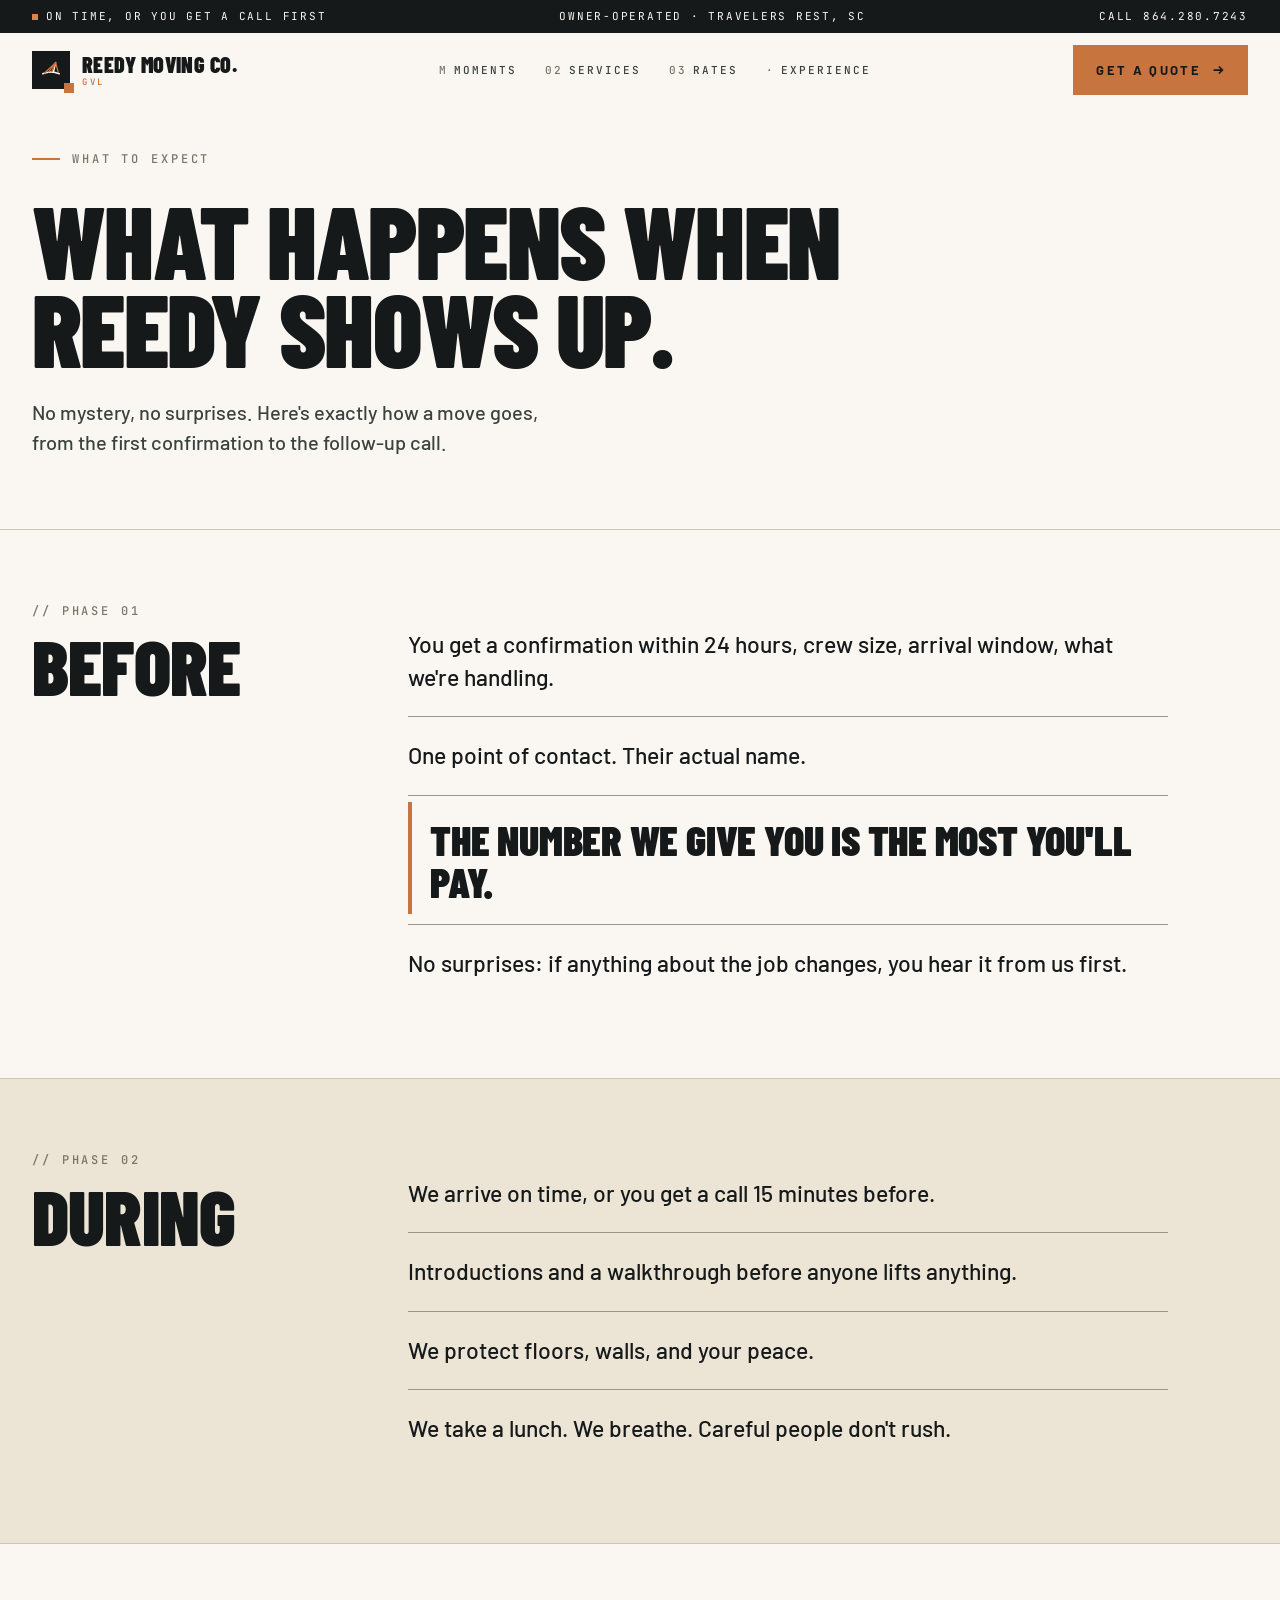
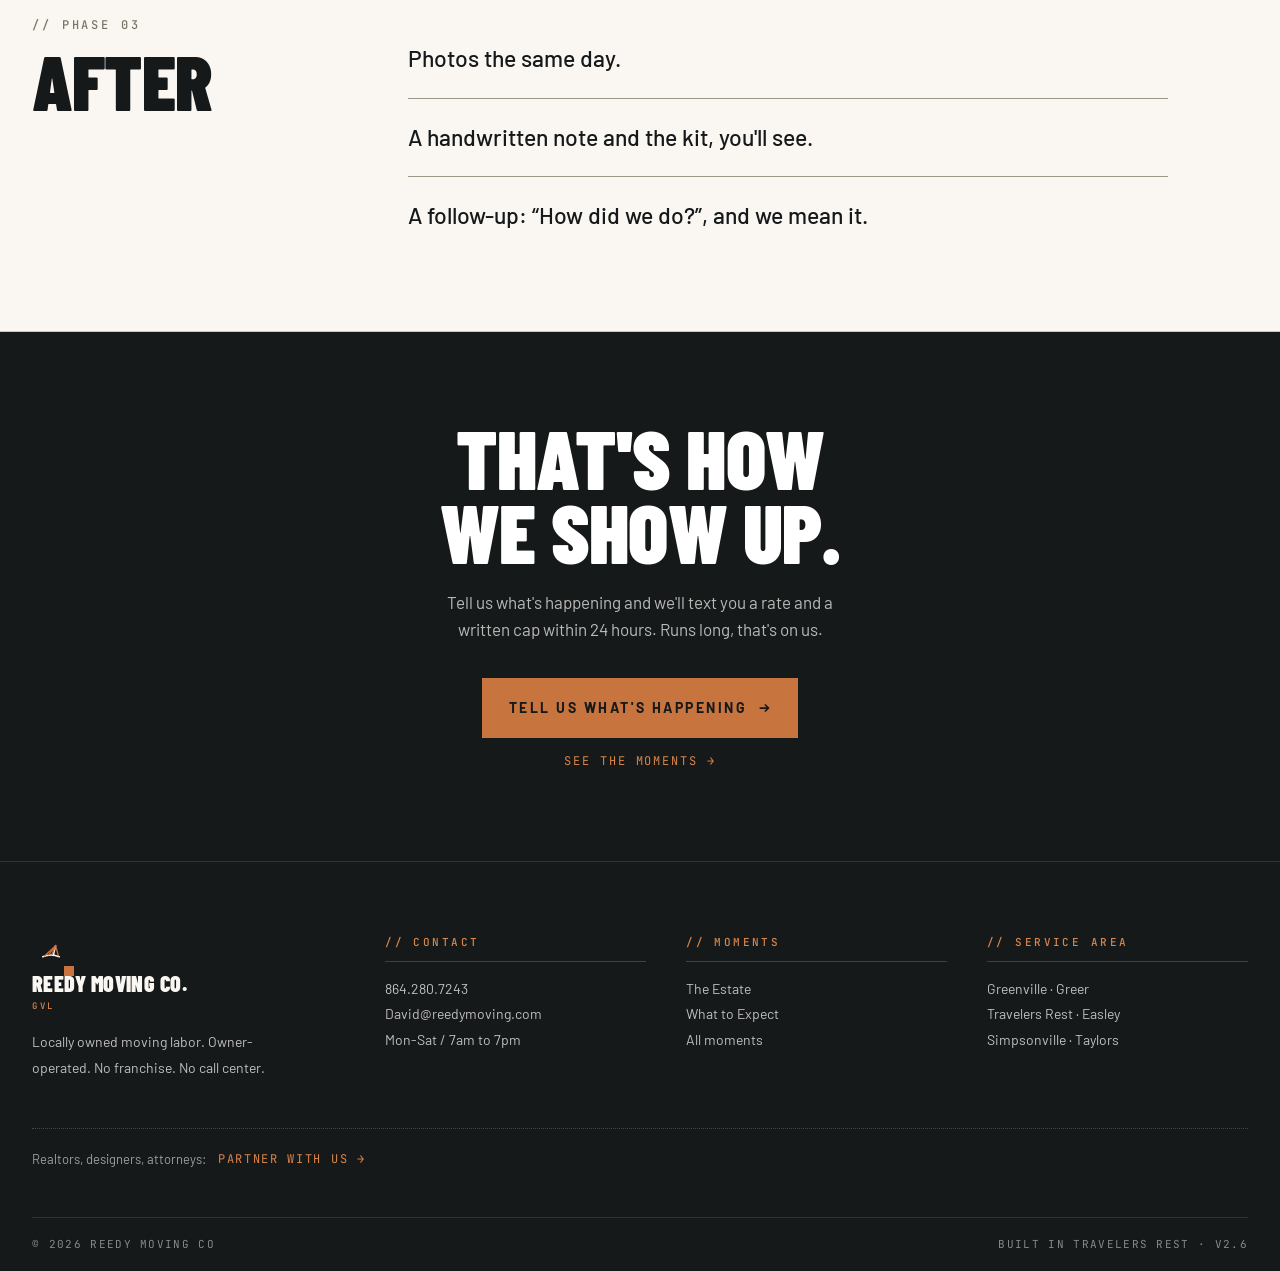
==== experience.html @ 498acce5 "feat: moments architecture — multi-page site (homepage sections + 7 pages) Recreates the Claude Desi" ====
<!doctype html>
<html lang="en">
<head>
<meta charset="utf-8" />
<meta name="viewport" content="width=device-width, initial-scale=1" />
<title>What to Expect | Reedy Moving Co.</title>
<link rel="icon" type="image/svg+xml" href="/favicon.svg">
<link rel="icon" type="image/png" sizes="32x32" href="/favicon-32.png">
<link rel="apple-touch-icon" href="/apple-touch-icon.png">
<meta name="theme-color" content="#15191a">
<meta name="description" content="What happens when Reedy shows up, before, during, and after your move. The number we give you is the most you'll pay.">
<link rel="preconnect" href="https://fonts.googleapis.com">
<link rel="preconnect" href="https://fonts.gstatic.com" crossorigin>
<link href="https://fonts.googleapis.com/css2?family=Barlow+Condensed:wght@600;700;800;900&family=Barlow:ital,wght@0,400;0,500;0,600;0,700;1,400;1,500&family=JetBrains+Mono:wght@400;500;700&display=swap" rel="stylesheet">
<link rel="stylesheet" href="/site-shared.css">
<link rel="stylesheet" href="/moments.css">
</head>
<body>

<!-- ========== TOP TAPE ========== -->
<div class="topbar" data-screen-label="Topbar">
  <div class="topbar-inner">
    <span class="pulse">On time, or you get a call first</span>
    <span>Owner-operated · Travelers Rest, SC</span>
    <span>Call 864.280.7243</span>
  </div>
</div>

<!-- ========== NAV ========== -->
<nav class="nav" id="nav" data-screen-label="Nav">
  <div class="nav-inner">
    <a href="/#top" class="logo" aria-label="Reedy Moving Co home">
      <span class="logo-mark" aria-hidden="true">
        <svg viewBox="0 0 24 24" fill="none" stroke="#faf7f3" stroke-width="1.8" stroke-linecap="round" stroke-linejoin="round">
          <path d="M3 16 Q12 12.4 21 16" stroke-width="1.7"/>
          <path d="M14.6 14.3 L17 4" stroke-width="1.7"/>
          <path d="M17 4 L5 15.3" stroke="#c8743f" stroke-width="1.4"/>
          <path d="M17 4 L9.4 14.1" stroke="#c8743f" stroke-width="1.4"/>
          <path d="M17 4 L13 13.4" stroke="#c8743f" stroke-width="1.4"/>
          <path d="M17 4 L20 14.9" stroke="#c8743f" stroke-width="1.4"/>
        </svg>
      </span>
      <span class="logo-word">Reedy Moving Co.<small>GVL</small></span>
    </a>
    <div class="nav-links" aria-label="Primary">
      <a href="/#moments"><span>M</span>Moments</a>
      <a href="/#services"><span>02</span>Services</a>
      <a href="/#pricing"><span>03</span>Rates</a>
      <a href="/experience"><span>·</span>Experience</a>
    </div>
    <a href="/#quote" class="btn btn-primary">Get a Quote
      <svg class="arrow" viewBox="0 0 16 16" fill="none" stroke="currentColor" stroke-width="2"><path d="M3 8 H13 M9 4 L13 8 L9 12"/></svg>
    </a>
  </div>
</nav>

<a id="top"></a>

<!-- ========== HEADLINE ========== -->
<header class="xp-hero" data-screen-label="Experience · Headline">
  <div class="wrap">
    <div class="mp-eyebrow">What To Expect</div>
    <h1 class="display">What Happens When<br>Reedy Shows Up.</h1>
    <p>No mystery, no surprises. Here's exactly how a move goes, from the first confirmation to the follow-up call.</p>
  </div>
</header>

<!-- ========== BEFORE ========== -->
<section class="xp-phase" data-screen-label="Experience · Before">
  <div class="wrap">
    <div class="xp-grid">
      <div class="xp-label"><span class="step">// Phase 01</span>Before</div>
      <div class="xp-lines">
        <div class="xp-line">You get a confirmation within 24 hours, crew size, arrival window, what we're handling.</div>
        <div class="xp-line">One point of contact. Their actual name.</div>
        <div class="xp-line emph">The number we give you is the most you'll pay.</div>
        <div class="xp-line">No surprises: if anything about the job changes, you hear it from us first.</div>
      </div>
    </div>
  </div>
</section>

<!-- ========== DURING ========== -->
<section class="xp-phase" data-screen-label="Experience · During">
  <div class="wrap">
    <div class="xp-grid">
      <div class="xp-label"><span class="step">// Phase 02</span>During</div>
      <div class="xp-lines">
        <div class="xp-line">We arrive on time, or you get a call 15 minutes before.</div>
        <div class="xp-line">Introductions and a walkthrough before anyone lifts anything.</div>
        <div class="xp-line">We protect floors, walls, and your peace.</div>
        <div class="xp-line">We take a lunch. We breathe. Careful people don't rush.</div>
      </div>
    </div>
  </div>
</section>

<!-- ========== AFTER ========== -->
<section class="xp-phase" data-screen-label="Experience · After">
  <div class="wrap">
    <div class="xp-grid">
      <div class="xp-label"><span class="step">// Phase 03</span>After</div>
      <div class="xp-lines">
        <div class="xp-line">Photos the same day.</div>
        <div class="xp-line">A handwritten note and the kit, you'll see.</div>
        <div class="xp-line">A follow-up: &ldquo;How did we do?&rdquo;, and we mean it.</div>
      </div>
    </div>
  </div>
</section>

<!-- ========== CTA BAND ========== -->
<section class="mp-cta" data-screen-label="Experience · CTA">
  <div class="wrap">
    <h2 class="display">That's How<br>We Show Up.</h2>
    <p>Tell us what's happening and we'll text you a rate and a written cap within 24 hours. Runs long, that's on us.</p>
    <div class="cta-actions">
      <a href="/#quote" class="btn btn-primary btn-lg">Tell Us What's Happening
        <svg class="arrow" viewBox="0 0 16 16" fill="none" stroke="currentColor" stroke-width="2"><path d="M3 8 H13 M9 4 L13 8 L9 12"/></svg>
      </a>
      <a href="/#moments" class="secondary">See the moments &rarr;</a>
    </div>
  </div>
</section>

<!-- ========== FOOTER ========== -->
<footer data-screen-label="Footer">
  <div class="wrap">
    <div class="foot">
      <div class="col">
        <a href="/#top" class="logo" style="margin-bottom:18px">
          <span class="logo-mark" aria-hidden="true">
            <svg viewBox="0 0 24 24" fill="none" stroke="#faf7f3" stroke-width="1.8" stroke-linecap="round" stroke-linejoin="round"><path d="M3 16 Q12 12.4 21 16" stroke-width="1.7"/><path d="M14.6 14.3 L17 4" stroke-width="1.7"/><path d="M17 4 L5 15.3" stroke="#c8743f" stroke-width="1.4"/><path d="M17 4 L9.4 14.1" stroke="#c8743f" stroke-width="1.4"/><path d="M17 4 L13 13.4" stroke="#c8743f" stroke-width="1.4"/><path d="M17 4 L20 14.9" stroke="#c8743f" stroke-width="1.4"/></svg>
          </span>
          <span class="logo-word">Reedy Moving Co.<small style="color:var(--rust-hover)">GVL</small></span>
        </a>
        <p style="margin-top:14px;max-width:32ch">Locally owned moving labor. Owner-operated. No franchise. No call center.</p>
      </div>
      <div class="col">
        <h5>// Contact</h5>
        <a href="tel:8642807243">864.280.7243</a>
        <a href="mailto:David@reedymoving.com">David@reedymoving.com</a>
        <p>Mon-Sat / 7am to 7pm</p>
      </div>
      <div class="col">
        <h5>// Moments</h5>
        <a href="/moments/estate">The Estate</a>
        <a href="/experience">What to Expect</a>
        <a href="/#moments">All moments</a>
      </div>
      <div class="col">
        <h5>// Service Area</h5>
        <p>Greenville · Greer</p>
        <p>Travelers Rest · Easley</p>
        <p>Simpsonville · Taylors</p>
      </div>
      <div class="foot-partner">
        <span class="lead">Realtors, designers, attorneys:</span>
        <a href="/partners">partner with us &rarr;</a>
      </div>
    </div>
    <div class="foot-bar">
      <span class="pulse">© 2026 Reedy Moving Co</span>
      <span>Built in Travelers Rest · v2.6</span>
    </div>
  </div>
</footer>

<!-- Mobile sticky action bar -->
<div class="mobile-cta" aria-label="Quick actions">
  <a href="tel:8642807243" class="m-call">
    <svg viewBox="0 0 16 16" fill="none" stroke="currentColor" stroke-width="1.8" stroke-linecap="round" stroke-linejoin="round"><path d="M3 3h3l1.2 3-1.6 1.2a8 8 0 0 0 3.2 3.2L13 12l1 3v0h-2A10 10 0 0 1 2 5V3z"/></svg>
    Call
  </a>
  <a href="/#quote" class="m-quote">
    Get a Free Quote
    <svg viewBox="0 0 16 16" fill="none" stroke="currentColor" stroke-width="2"><path d="M3 8 H13 M9 4 L13 8 L9 12"/></svg>
  </a>
</div>

<script>
  const nav = document.getElementById('nav');
  const onScroll = () => nav.classList.toggle('scrolled', window.scrollY > 8);
  document.addEventListener('scroll', onScroll, {passive:true});
  onScroll();
</script>
</body>
</html>
---- site-shared.css ----
/* ===================================================================
   Reedy Moving Co, shared site chrome
   Tokens, base type, topbar, nav, buttons, section markers, footer,
   mobile action bar. Linked by moment + experience pages so they
   stay consistent with the live homepage.
   =================================================================== */
:root{
  --cream:#faf7f3;
  --cream-2:#f3eee5;
  --warm-gray:#e8e2d4;
  --paper:#f7f2e8;
  --field:#ece4d5;              /* card surface / section alternation (spec §1) */
  --ink:#15191a;
  --ink-soft:#3a423d;
  --muted:#7a7567;
  --rust:#c8743f;               /* the one accent (a.k.a. legacy --green) */
  --rust-hover:#d9854b;
  --rust-deep:#9e542a;
  --green:#c8743f;              /* legacy alias so shared rules match homepage */
  --green-hover:#d9854b;
  --green-deep:#9e542a;
  --line:#cdc6b5;
  --line-dark:#9b9685;
}
*{box-sizing:border-box;margin:0;padding:0}
html{scroll-behavior:smooth}
html,body{background:var(--cream);color:var(--ink);font-family:'Barlow',system-ui,sans-serif;font-weight:400;line-height:1.55;-webkit-font-smoothing:antialiased;text-rendering:optimizeLegibility}
a{color:inherit;text-decoration:none}
button{font-family:inherit;cursor:pointer;border:0;background:none;color:inherit}
input,select,textarea{font-family:inherit;font-size:16px;color:inherit}
svg{display:block}

/* ---------- Type utilities ---------- */
.mono{font-family:'JetBrains Mono',ui-monospace,monospace;font-feature-settings:"tnum" 1, "zero" 1}
.display{font-family:'Barlow Condensed',sans-serif;font-weight:900;text-transform:uppercase;line-height:.88;letter-spacing:-.01em}
.h-sec{font-family:'Barlow Condensed',sans-serif;font-weight:900;text-transform:uppercase;line-height:.92}
.stamp{display:inline-flex;align-items:center;gap:8px;font-family:'JetBrains Mono',ui-monospace,monospace;font-weight:500;font-size:11px;letter-spacing:.18em;text-transform:uppercase;color:var(--rust)}
.stamp::before{content:"";width:6px;height:6px;background:var(--rust);border-radius:0}

/* ---------- Page chrome ---------- */
.wrap{max-width:1320px;margin:0 auto;padding:0 32px;position:relative}

/* Top tape strip / fixed nav */
.topbar{position:fixed;top:0;left:0;right:0;z-index:60;background:var(--ink);color:var(--cream);font-family:'JetBrains Mono',monospace;font-size:11px;letter-spacing:.16em;text-transform:uppercase}
.topbar-inner{max-width:1320px;margin:0 auto;padding:8px 32px;display:flex;justify-content:space-between;gap:24px;align-items:center}
.topbar .pulse{display:inline-flex;align-items:center;gap:8px}
.pulse::before{content:"";width:6px;height:6px;background:var(--rust-hover);animation:blink 1.8s infinite}
@keyframes blink{0%,60%{opacity:1}80%,100%{opacity:.25}}

.nav{position:fixed;top:31px;left:0;right:0;z-index:55;background:rgba(250,247,243,.94);backdrop-filter:saturate(140%) blur(8px);border-bottom:1px solid transparent;transition:border-color .2s}
.nav.scrolled{border-bottom-color:var(--line)}
.nav-inner{max-width:1320px;margin:0 auto;padding:14px 32px;display:flex;align-items:center;justify-content:space-between;gap:24px}
.logo{display:flex;align-items:center;gap:12px}
.logo-mark{width:38px;height:38px;background:var(--ink);display:grid;place-items:center;position:relative}
.logo-mark svg{width:22px;height:22px}
.logo-mark::after{content:"";position:absolute;inset:auto -4px -4px auto;width:10px;height:10px;background:var(--rust)}
.logo-word{font-family:'Barlow Condensed',sans-serif;font-weight:900;font-size:22px;text-transform:uppercase;letter-spacing:.02em;line-height:1}
.logo-word small{display:block;font-family:'JetBrains Mono',monospace;font-weight:500;font-size:9px;letter-spacing:.28em;color:var(--rust);margin-top:3px}

.nav-links{display:flex;gap:28px;align-items:center}
.nav-links a{font-family:'JetBrains Mono',monospace;font-weight:500;font-size:11px;letter-spacing:.18em;text-transform:uppercase;color:var(--ink-soft)}
.nav-links a:hover{color:var(--rust)}
.nav-links a span{color:var(--muted);margin-right:6px}

.btn{display:inline-flex;align-items:center;justify-content:center;gap:10px;padding:14px 22px;font-family:'Barlow',sans-serif;font-weight:700;font-size:13px;letter-spacing:.18em;text-transform:uppercase;border:1px solid transparent;transition:background .15s, color .15s, border-color .15s, transform .05s;position:relative}
.btn:active{transform:translateY(1px)}
.btn-primary{background:var(--rust);color:var(--ink)}
.btn-primary:hover{background:var(--rust-hover)}
.btn-ink{background:var(--ink);color:var(--cream)}
.btn-ink:hover{background:var(--rust);color:var(--ink)}
.btn-ghost{background:transparent;color:var(--ink);border-color:var(--ink)}
.btn-ghost:hover{background:var(--ink);color:var(--cream)}
.btn-lg{padding:18px 26px;font-size:14px}
.btn-block{width:100%}
.btn .arrow{width:14px;height:14px}

/* Section marker, § NN / NAME */
.sect-marker{display:flex;align-items:center;gap:14px;font-family:'JetBrains Mono',monospace;font-size:11px;letter-spacing:.22em;text-transform:uppercase;color:var(--muted);padding-bottom:14px;border-bottom:1px solid var(--line);margin-bottom:48px}
.sect-marker .glyph{font-size:13px;color:var(--ink)}
.sect-marker .name{color:var(--ink)}
.sect-marker .spacer{flex:1;height:1px;background:var(--line)}
.sect-marker .right{color:var(--muted)}

/* ---------- FOOTER ---------- */
footer{background:var(--ink);color:rgba(250,247,243,.7);border-top:1px solid rgba(250,247,243,.12)}
.foot{display:grid;grid-template-columns:1.2fr 1fr 1fr 1fr;gap:40px;padding:72px 0 48px;align-items:start}
.foot .col h5{font-family:'JetBrains Mono',monospace;font-weight:500;font-size:11px;letter-spacing:.22em;text-transform:uppercase;color:var(--rust-hover);margin-bottom:14px;padding-bottom:10px;border-bottom:1px solid rgba(250,247,243,.18)}
.foot .col p, .foot .col a{font-size:14px;line-height:1.8;color:rgba(250,247,243,.75);display:block}
.foot .col a:hover{color:#fff}
.foot .logo-word{color:var(--cream)}
.foot-mono{font-family:'JetBrains Mono',monospace;font-size:12px;letter-spacing:.04em}
.foot-mono div{display:flex;justify-content:space-between;border-bottom:1px dotted rgba(250,247,243,.2);padding:6px 0}
.foot-mono div .k{color:rgba(250,247,243,.5);text-transform:uppercase;letter-spacing:.18em;font-size:10px;align-self:center}
.foot-mono div .v{color:#fff;font-weight:500}
/* Partner text link (spec §3) */
.foot-partner{grid-column:1 / -1;margin-top:8px;padding-top:20px;border-top:1px dotted rgba(250,247,243,.2);display:flex;align-items:center;gap:12px;flex-wrap:wrap}
.foot-partner a{font-family:'JetBrains Mono',monospace;font-size:12px;letter-spacing:.14em;text-transform:uppercase;color:var(--rust-hover)}
.foot-partner a:hover{color:#fff}
.foot-partner .lead{font-size:13px;color:rgba(250,247,243,.6)}

.foot-bar{border-top:1px solid rgba(250,247,243,.12);padding:18px 0;display:flex;justify-content:space-between;font-family:'JetBrains Mono',monospace;font-size:11px;color:rgba(250,247,243,.5);letter-spacing:.12em;text-transform:uppercase}
.foot-bar .pulse::before{background:var(--rust-hover)}

/* ---------- MOBILE STICKY ACTION BAR ---------- */
.mobile-cta{position:fixed;left:0;right:0;bottom:0;z-index:70;display:none;background:var(--ink);border-top:1px solid var(--rust);padding:9px 14px;gap:10px;box-shadow:0 -8px 24px rgba(21,25,26,.28)}
.mobile-cta a{flex:1;display:inline-flex;align-items:center;justify-content:center;gap:8px;min-height:50px;font-family:'Barlow',sans-serif;font-weight:700;font-size:13px;letter-spacing:.16em;text-transform:uppercase;border:1px solid transparent}
.mobile-cta .m-call{background:transparent;color:var(--cream);border-color:rgba(250,247,243,.4)}
.mobile-cta .m-call:active{background:rgba(250,247,243,.1)}
.mobile-cta .m-quote{background:var(--rust);color:#fff}
.mobile-cta .m-quote:active{background:var(--rust-deep)}
.mobile-cta svg{width:15px;height:15px;flex:0 0 auto}

@media (max-width: 1100px){
  .foot{grid-template-columns:1fr 1fr;gap:32px}
}
@media (max-width: 760px){
  .wrap{padding:0 20px}
  .nav-links{display:none}
  .nav-inner{padding:12px 20px}
  .topbar-inner span:nth-child(2){display:none}
  .topbar-inner{padding:7px 20px;gap:14px}
  .topbar{font-size:10px;letter-spacing:.1em}
  .foot{grid-template-columns:1fr;gap:26px;padding:48px 0 36px}
  .foot-bar{flex-direction:column;gap:8px;text-align:left}
  body{padding-bottom:72px}
  .mobile-cta{display:flex}
}
---- moments.css ----
/* ===================================================================
   Reedy Moving Co, moments architecture
   Moment-card grid (homepage signature), shared moment-page template,
   and the experience page. Rust discipline: accent appears only in
   CTAs, the card-hover underline, and one rule per page.
   =================================================================== */

/* ---------- BRIDGE LINE (homepage) ---------- */
.bridge{background:var(--ink);color:var(--cream);padding:44px 0}
.bridge .wrap{display:flex;align-items:baseline;gap:22px}
.bridge .bar{flex:0 0 auto;width:44px;height:3px;background:var(--rust);align-self:center}
.bridge p{font-family:'Barlow Condensed',sans-serif;font-weight:900;text-transform:uppercase;letter-spacing:-.01em;line-height:.98;font-size:clamp(28px,4.4vw,58px)}
.bridge p .accent{color:var(--rust-hover)}

/* ---------- MOMENT CARD GRID (the signature) ---------- */
.moments{padding:84px 0;background:var(--cream);border-bottom:1px solid var(--line)}
.moments-head{max-width:none;margin-bottom:40px}
.moments-head h2{font-family:'Barlow Condensed',sans-serif;font-weight:900;text-transform:uppercase;line-height:.9;letter-spacing:-.01em;font-size:clamp(40px,6vw,84px)}
.moments-head p{margin-top:16px;font-size:17px;color:var(--ink-soft);max-width:52ch;line-height:1.55}

.moment-grid{display:grid;grid-template-columns:repeat(5,1fr);gap:0;border-top:1px solid var(--ink);border-left:1px solid var(--line-dark)}
.moment-card{position:relative;display:flex;flex-direction:column;gap:16px;padding:26px 22px 22px;background:var(--field);border-right:1px solid var(--line-dark);border-bottom:1px solid var(--line-dark);min-height:270px;transition:background .2s, transform .12s;cursor:pointer}
.moment-card:hover{background:var(--cream)}
.moment-card .mc-top{display:flex;justify-content:space-between;align-items:center;font-family:'JetBrains Mono',monospace;font-size:10.5px;letter-spacing:.18em;text-transform:uppercase;color:var(--muted)}
.moment-card .mc-arrow{width:16px;height:16px;color:var(--ink);opacity:0;transform:translateX(-4px);transition:opacity .2s, transform .2s}
.moment-card:hover .mc-arrow{opacity:1;transform:translateX(0)}
.moment-card .mc-name{font-family:'Barlow Condensed',sans-serif;font-weight:900;text-transform:uppercase;line-height:.9;letter-spacing:-.005em;font-size:30px;color:var(--ink);position:relative;display:inline-block;align-self:flex-start;padding-bottom:8px}
/* the signature interaction: rust underline draws in beneath the name */
.moment-card .mc-name::after{content:"";position:absolute;left:0;bottom:0;height:3px;width:0;background:var(--rust);transition:width .28s cubic-bezier(.2,.7,.3,1)}
.moment-card:hover .mc-name::after{width:100%}
.moment-card .mc-line{font-size:14px;line-height:1.5;color:var(--ink-soft);margin-top:auto}
.moment-card .mc-foot{font-family:'JetBrains Mono',monospace;font-size:10.5px;letter-spacing:.16em;text-transform:uppercase;color:var(--muted);padding-top:12px;border-top:1px dotted var(--line-dark);display:flex;justify-content:space-between;align-items:center}
.moment-card.is-live .mc-foot{color:var(--rust)}
.moment-card:focus-visible{outline:2px solid var(--rust);outline-offset:-2px}

@media (max-width:1100px){
  .moment-grid{grid-template-columns:repeat(2,1fr)}
  .moment-card:nth-child(5){grid-column:1 / -1;min-height:200px}
}
@media (max-width:560px){
  .moment-grid{grid-template-columns:1fr}
  .moment-card:nth-child(5){grid-column:auto}
  .moment-card{min-height:0}
}

/* ===================================================================
   MOMENT PAGE TEMPLATE  (/moments/*)
   =================================================================== */
.mp-main{padding-top:31px}   /* clear the fixed topbar+nav (set per-page) */

/* 1 · Headline block */
.mp-hero{padding:150px 0 72px;border-bottom:1px solid var(--line);background:var(--cream)}
.mp-eyebrow{font-family:'JetBrains Mono',monospace;font-weight:500;font-size:12px;letter-spacing:.24em;text-transform:uppercase;color:var(--muted);display:flex;align-items:center;gap:12px;margin-bottom:26px}
.mp-eyebrow::before{content:"";width:28px;height:2px;background:var(--rust)} /* the one rule */
.mp-hero h1{font-family:'Barlow Condensed',sans-serif;font-weight:900;text-transform:uppercase;line-height:.86;letter-spacing:-.015em;font-size:clamp(56px,9vw,132px)}
.mp-hero .mp-sub{margin-top:28px;font-size:clamp(19px,2.2vw,25px);line-height:1.45;color:var(--ink-soft);max-width:40ch;font-weight:500}

/* generic section scaffold for moment pages */
.mp-sec{padding:76px 0;border-bottom:1px solid var(--line)}
.mp-sec .marker{display:flex;align-items:center;gap:14px;font-family:'JetBrains Mono',monospace;font-size:11px;letter-spacing:.22em;text-transform:uppercase;color:var(--muted);margin-bottom:40px}
.mp-sec .marker .n{color:var(--ink)}
.mp-sec .marker .spacer{flex:1;height:1px;background:var(--line)}
.mp-sec h2{font-family:'Barlow Condensed',sans-serif;font-weight:900;text-transform:uppercase;line-height:.92;letter-spacing:-.01em;font-size:clamp(38px,5vw,68px);margin-bottom:36px}

/* 2 · The Situation, empathy lines from the customer's seat */
.situation{background:var(--field)}
.sit-list{display:flex;flex-direction:column;max-width:900px}
.sit-list li{list-style:none;font-family:'Barlow',sans-serif;font-size:clamp(20px,2.6vw,30px);line-height:1.4;color:var(--ink);padding:22px 0 22px 34px;border-bottom:1px solid var(--line-dark);position:relative;font-weight:500}
.sit-list li:last-child{border-bottom:0}
.sit-list li::before{content:"";position:absolute;left:0;top:34px;width:16px;height:2px;background:var(--ink)}

/* 3 · What We Do, verbs first */
.doList{border-top:1px solid var(--ink)}
.doList .do-row{display:grid;grid-template-columns:64px 1fr;gap:20px;align-items:start;padding:20px 0;border-bottom:1px solid var(--line);transition:background .18s,padding-left .18s,color .18s}
.doList .do-row:hover{background:var(--ink);color:var(--cream);padding-left:20px}
.doList .do-row .idx{font-family:'JetBrains Mono',monospace;font-size:12px;letter-spacing:.1em;color:var(--muted);padding-top:5px}
.doList .do-row:hover .idx{color:var(--rust-hover)}
.doList .do-row p{font-size:clamp(17px,2vw,21px);line-height:1.4;font-weight:500}
.doList .do-row p b{font-family:'Barlow Condensed',sans-serif;font-weight:900;text-transform:uppercase;font-size:1.16em;letter-spacing:.01em}

/* 4 · The Promise, same voice across all pages */
.promise{background:var(--field)}
.promise-grid{display:grid;grid-template-columns:repeat(2,1fr);gap:0;border-top:1px solid var(--ink);border-left:1px solid var(--line-dark)}
.promise-cell{padding:30px 28px;border-right:1px solid var(--line-dark);border-bottom:1px solid var(--line-dark);background:var(--cream)}
.promise-cell .pc-id{font-family:'JetBrains Mono',monospace;font-size:11px;letter-spacing:.2em;text-transform:uppercase;color:var(--muted);margin-bottom:14px}
.promise-cell h3{font-family:'Barlow Condensed',sans-serif;font-weight:900;text-transform:uppercase;font-size:26px;line-height:1;letter-spacing:.01em;margin-bottom:8px}
.promise-cell p{font-size:15px;line-height:1.55;color:var(--ink-soft)}
@media (max-width:760px){.promise-grid{grid-template-columns:1fr}}

/* 5 · Visual proof, placeholder treatment (no stock, spec §1) */
.proof-grid{display:grid;grid-template-columns:1fr 1fr;gap:20px}
.proof-slot{position:relative;aspect-ratio:4/3;background:var(--field);border:1px solid var(--line-dark);display:flex;flex-direction:column;justify-content:space-between;padding:20px;overflow:hidden}
.proof-slot::before{content:"";position:absolute;inset:0;background:repeating-linear-gradient(45deg,transparent,transparent 13px,rgba(155,150,133,.11) 13px,rgba(155,150,133,.11) 14px)}
.proof-slot .ps-tag{position:relative;font-family:'JetBrains Mono',monospace;font-size:10.5px;letter-spacing:.18em;text-transform:uppercase;color:var(--muted);align-self:flex-start}
.proof-slot .ps-cap{position:relative;font-family:'Barlow',sans-serif;font-size:15px;line-height:1.45;color:var(--ink-soft);max-width:34ch}
.proof-slot .ps-cap b{font-family:'Barlow Condensed',sans-serif;font-weight:900;text-transform:uppercase;font-size:19px;display:block;color:var(--ink);margin-bottom:4px;letter-spacing:.01em}
@media (max-width:760px){.proof-grid{grid-template-columns:1fr}}

/* 6 · CTA band, one rust CTA */
.mp-cta{padding:88px 0;background:var(--ink);color:var(--cream);text-align:center}
.mp-cta h2{font-family:'Barlow Condensed',sans-serif;font-weight:900;text-transform:uppercase;line-height:.9;letter-spacing:-.01em;font-size:clamp(44px,6.5vw,96px);color:#fff}
.mp-cta p{margin:20px auto 0;max-width:44ch;font-size:17px;line-height:1.55;color:rgba(250,247,243,.72)}
.mp-cta .cta-actions{display:flex;flex-direction:column;align-items:center;gap:14px;margin-top:36px}
.mp-cta .cta-actions .secondary{font-family:'JetBrains Mono',monospace;font-size:12px;letter-spacing:.16em;text-transform:uppercase;color:var(--rust-hover);border-bottom:1px solid transparent;padding-bottom:2px}
.mp-cta .cta-actions .secondary:hover{border-bottom-color:var(--rust-hover);color:#fff}

/* ===================================================================
   EXPERIENCE PAGE  (/experience)
   Before / During / After, three quiet sections, generous spacing,
   no timeline graphic with numbered circles.
   =================================================================== */
.xp-hero{padding:150px 0 72px;border-bottom:1px solid var(--line)}
.xp-hero .mp-eyebrow{margin-bottom:26px}
.xp-hero h1{font-family:'Barlow Condensed',sans-serif;font-weight:900;text-transform:uppercase;line-height:.86;letter-spacing:-.015em;font-size:clamp(48px,8vw,120px)}
.xp-hero p{margin-top:26px;font-size:20px;line-height:1.5;color:var(--ink-soft);max-width:46ch;font-weight:500}

.xp-phase{padding:76px 0;border-bottom:1px solid var(--line)}
.xp-phase:nth-of-type(even){background:var(--field)}
.xp-phase .xp-grid{display:grid;grid-template-columns:minmax(220px,320px) 1fr;gap:56px;align-items:start}
.xp-phase .xp-label{font-family:'Barlow Condensed',sans-serif;font-weight:900;text-transform:uppercase;line-height:.88;letter-spacing:-.01em;font-size:clamp(44px,6vw,88px);position:sticky;top:110px}
.xp-phase .xp-label .step{display:block;font-family:'JetBrains Mono',monospace;font-weight:500;font-size:12px;letter-spacing:.24em;color:var(--muted);margin-bottom:16px}
.xp-lines{display:flex;flex-direction:column;max-width:760px}
.xp-lines .xp-line{padding:22px 0;border-bottom:1px solid var(--line-dark);font-size:clamp(18px,2.1vw,23px);line-height:1.45;color:var(--ink);font-weight:500}
.xp-lines .xp-line:last-child{border-bottom:0}
.xp-lines .xp-line.emph{font-family:'Barlow Condensed',sans-serif;font-weight:900;text-transform:uppercase;font-size:clamp(26px,3.4vw,42px);line-height:1;letter-spacing:-.005em;color:var(--ink);padding-left:22px;position:relative}
.xp-lines .xp-line.emph::before{content:"";position:absolute;left:0;top:6px;bottom:10px;width:4px;background:var(--rust)} /* the one rule */
.xp-lines .xp-line .note{display:block;margin-top:8px;font-family:'Barlow',sans-serif;font-weight:400;font-size:15px;letter-spacing:0;text-transform:none;color:var(--ink-soft);line-height:1.5}
@media (max-width:820px){
  .xp-phase .xp-grid{grid-template-columns:1fr;gap:24px}
  .xp-phase .xp-label{position:static}
}

/* Shared: back-home breadcrumb-free minimal return link in nav is enough.
   Intake "What's happening?" question (spec §7) lives on the homepage. */

/* ---------- INTAKE: "What's happening?" chips (homepage work order) ---------- */
.wo-moment{margin-bottom:20px}
.moment-opts{display:flex;flex-wrap:wrap;gap:8px;margin-top:4px}
.moment-opts .m-opt{position:relative;cursor:pointer}
.moment-opts .m-opt input{position:absolute;opacity:0;width:0;height:0}
.moment-opts .m-opt span{display:inline-flex;align-items:center;padding:9px 14px;border:1px solid var(--line-dark);font-family:'JetBrains Mono',monospace;font-size:11.5px;letter-spacing:.06em;color:var(--ink-soft);transition:border-color .15s, background .15s, color .15s;background:var(--cream)}
.moment-opts .m-opt:hover span{border-color:var(--ink)}
.moment-opts .m-opt input:checked + span{background:var(--ink);color:var(--cream);border-color:var(--ink)}
.moment-opts .m-opt input:focus-visible + span{outline:2px solid var(--rust);outline-offset:2px}

/* ===================================================================
   PARTNERS PAGE  (/partners), Phase 2
   Standalone sales piece (QR entry). Three-part narrative.
   =================================================================== */
.pt-hero{padding:150px 0 78px;background:var(--ink);color:var(--cream);border-bottom:3px solid var(--rust)}
.pt-hero .mp-eyebrow{color:rgba(250,247,243,.6)}
.pt-hero .mp-eyebrow::before{background:var(--rust)}
.pt-hero h1{font-family:'Barlow Condensed',sans-serif;font-weight:900;text-transform:uppercase;line-height:.84;letter-spacing:-.015em;font-size:clamp(50px,8vw,124px);color:#fff;max-width:15ch}
.pt-hero h1 .accent{color:var(--rust-hover)}
.pt-hero .pt-lead{margin-top:30px;font-size:clamp(19px,2.2vw,24px);line-height:1.5;color:rgba(250,247,243,.8);max-width:52ch;font-weight:500}
.pt-hero .pt-who{margin-top:34px;display:flex;gap:10px;flex-wrap:wrap}
.pt-hero .pt-who span{font-family:'JetBrains Mono',monospace;font-size:12px;letter-spacing:.16em;text-transform:uppercase;color:var(--cream);border:1px solid rgba(250,247,243,.28);padding:8px 14px}

/* part scaffold */
.pt-part{padding:84px 0;border-bottom:1px solid var(--line)}
.pt-part:nth-of-type(even){background:var(--field)}
.pt-head{display:grid;grid-template-columns:auto 1fr;gap:28px;align-items:start;margin-bottom:52px}
.pt-num{font-family:'Barlow Condensed',sans-serif;font-weight:900;font-size:clamp(56px,8vw,120px);line-height:.8;color:var(--rust);-webkit-text-stroke:0;letter-spacing:-.02em}
.pt-head .pt-htext .pt-kicker{font-family:'JetBrains Mono',monospace;font-size:12px;letter-spacing:.22em;text-transform:uppercase;color:var(--muted);margin-bottom:14px}
.pt-head .pt-htext h2{font-family:'Barlow Condensed',sans-serif;font-weight:900;text-transform:uppercase;line-height:.9;letter-spacing:-.01em;font-size:clamp(36px,5vw,72px)}
.pt-head .pt-htext p{margin-top:18px;font-size:18px;line-height:1.55;color:var(--ink-soft);max-width:56ch}

/* benefit cards (part 1) */
.pt-benefits{display:grid;grid-template-columns:repeat(3,1fr);gap:0;border-top:1px solid var(--ink);border-left:1px solid var(--line-dark)}
.pt-benefit{padding:30px 26px;border-right:1px solid var(--line-dark);border-bottom:1px solid var(--line-dark);background:var(--cream)}
.pt-benefit .pb-id{font-family:'JetBrains Mono',monospace;font-size:11px;letter-spacing:.2em;text-transform:uppercase;color:var(--rust);margin-bottom:16px}
.pt-benefit h3{font-family:'Barlow Condensed',sans-serif;font-weight:900;text-transform:uppercase;font-size:26px;line-height:1;letter-spacing:.01em;margin-bottom:10px}
.pt-benefit p{font-size:15px;line-height:1.6;color:var(--ink-soft)}
@media (max-width:900px){.pt-benefits{grid-template-columns:1fr}}

/* care grid (part 2), photography-forward */
.pt-care-intro{font-size:clamp(20px,2.4vw,27px);line-height:1.45;font-weight:500;color:var(--ink);max-width:44ch;margin-bottom:44px}
.pt-care{display:grid;grid-template-columns:repeat(2,1fr);gap:20px}
.pt-care .care-slot{position:relative;aspect-ratio:3/2;background:var(--field);border:1px solid var(--line-dark);display:flex;flex-direction:column;justify-content:space-between;padding:24px;overflow:hidden}
.pt-part:nth-of-type(even) .pt-care .care-slot{background:var(--cream)}
.pt-care .care-slot::before{content:"";position:absolute;inset:0;background:repeating-linear-gradient(45deg,transparent,transparent 13px,rgba(155,150,133,.1) 13px,rgba(155,150,133,.1) 14px)}
.pt-care .care-slot .cs-tag{position:relative;font-family:'JetBrains Mono',monospace;font-size:10.5px;letter-spacing:.18em;text-transform:uppercase;color:var(--muted)}
.pt-care .care-slot .cs-cap{position:relative;max-width:34ch}
.pt-care .care-slot .cs-cap b{display:block;font-family:'Barlow Condensed',sans-serif;font-weight:900;text-transform:uppercase;font-size:22px;letter-spacing:.01em;color:var(--ink);margin-bottom:6px}
.pt-care .care-slot .cs-cap span{font-size:15px;line-height:1.5;color:var(--ink-soft)}
@media (max-width:760px){.pt-care{grid-template-columns:1fr}}

/* how it works (part 3), steps */
.pt-steps{border-top:1px solid var(--ink)}
.pt-step{display:grid;grid-template-columns:78px 1fr;gap:24px;align-items:baseline;padding:26px 0;border-bottom:1px solid var(--line-dark)}
.pt-step .st-n{font-family:'JetBrains Mono',monospace;font-size:13px;letter-spacing:.1em;color:var(--rust);padding-top:6px}
.pt-step .st-body h3{font-family:'Barlow Condensed',sans-serif;font-weight:900;text-transform:uppercase;font-size:clamp(24px,3vw,34px);line-height:1;letter-spacing:-.005em;margin-bottom:8px}
.pt-step .st-body p{font-size:16px;line-height:1.55;color:var(--ink-soft);max-width:60ch}
.pt-step .st-body p b{color:var(--ink);font-weight:700}

/* dual CTA (bottom) */
.pt-cta{padding:88px 0;background:var(--ink);color:var(--cream);text-align:center}
.pt-cta h2{font-family:'Barlow Condensed',sans-serif;font-weight:900;text-transform:uppercase;line-height:.9;letter-spacing:-.01em;font-size:clamp(40px,6vw,86px);color:#fff}
.pt-cta p{margin:20px auto 0;max-width:46ch;font-size:17px;line-height:1.55;color:rgba(250,247,243,.72)}
.pt-cta .pt-cta-row{display:flex;gap:16px;justify-content:center;flex-wrap:wrap;margin-top:38px}
@media (max-width:560px){.pt-cta .pt-cta-row{flex-direction:column;align-items:stretch}}
@media (max-width:760px){
  .pt-head{grid-template-columns:1fr;gap:6px}
  .pt-num{font-size:64px}
}
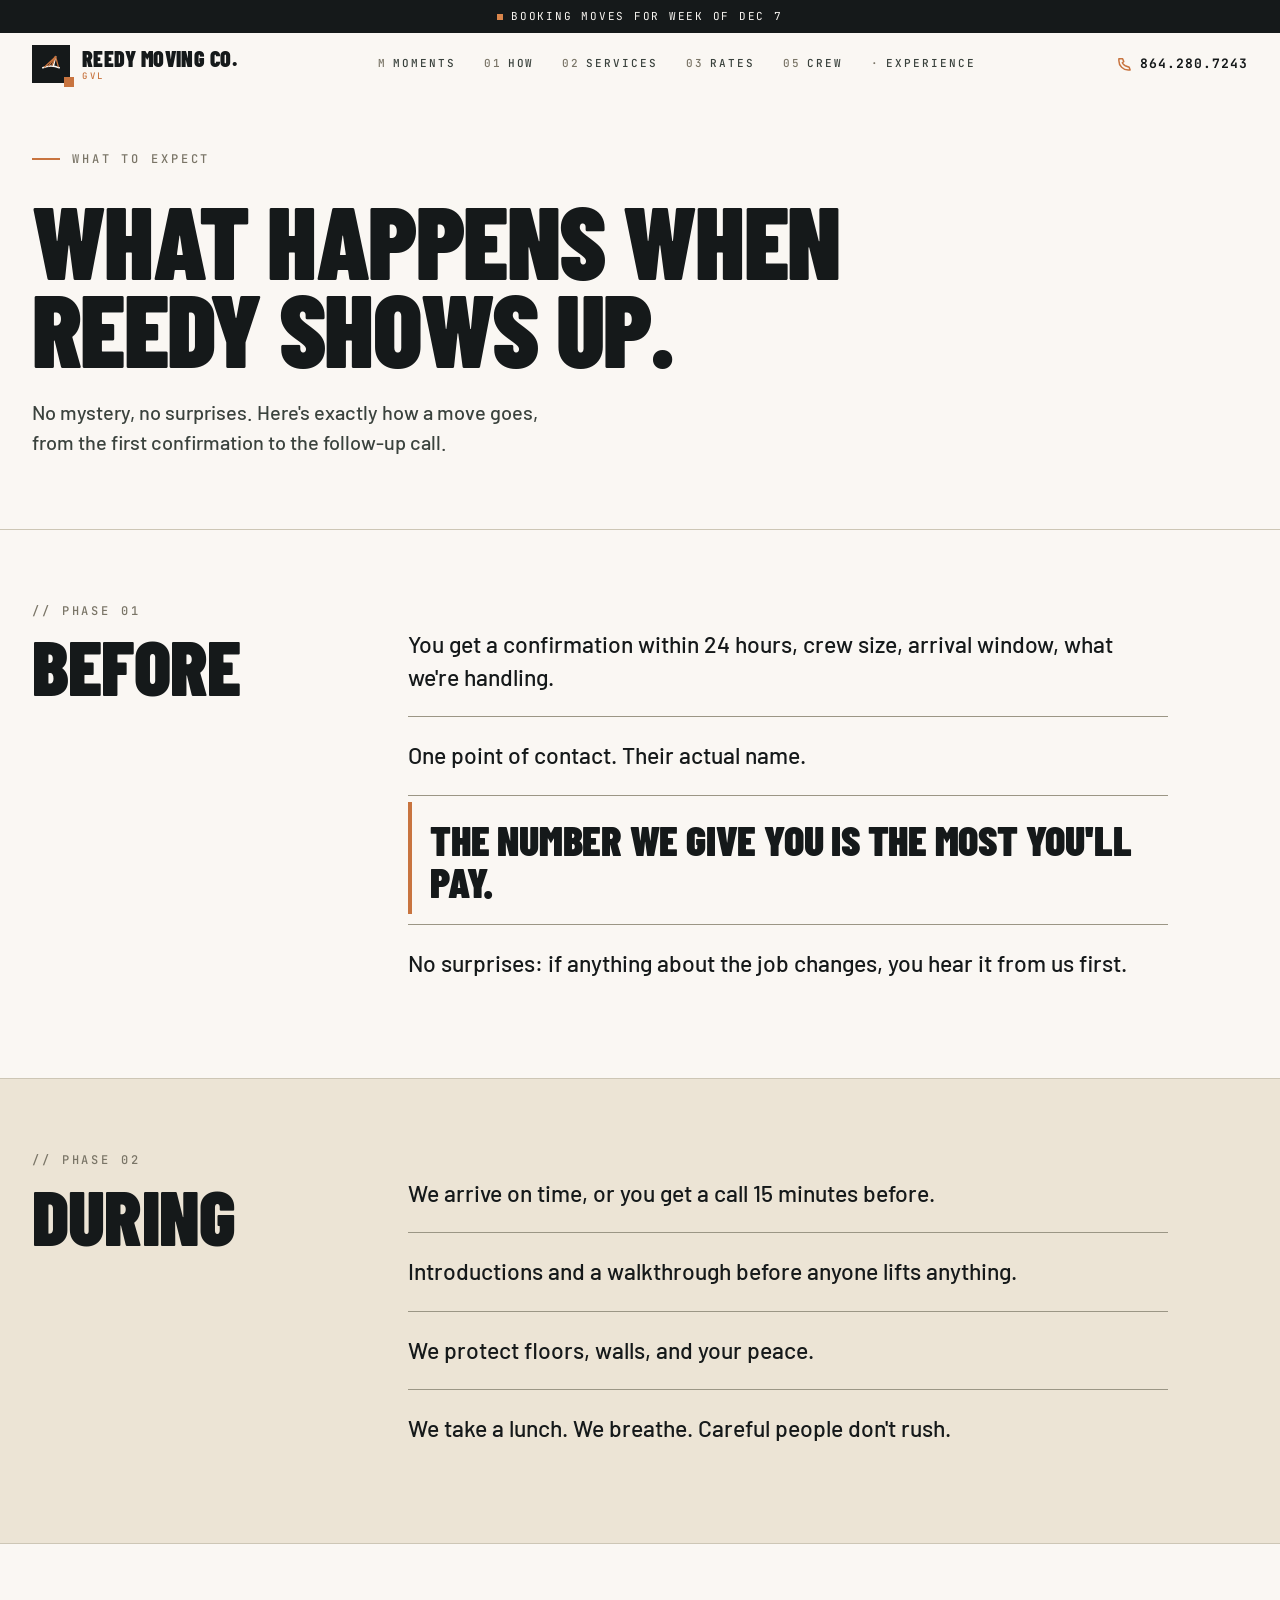
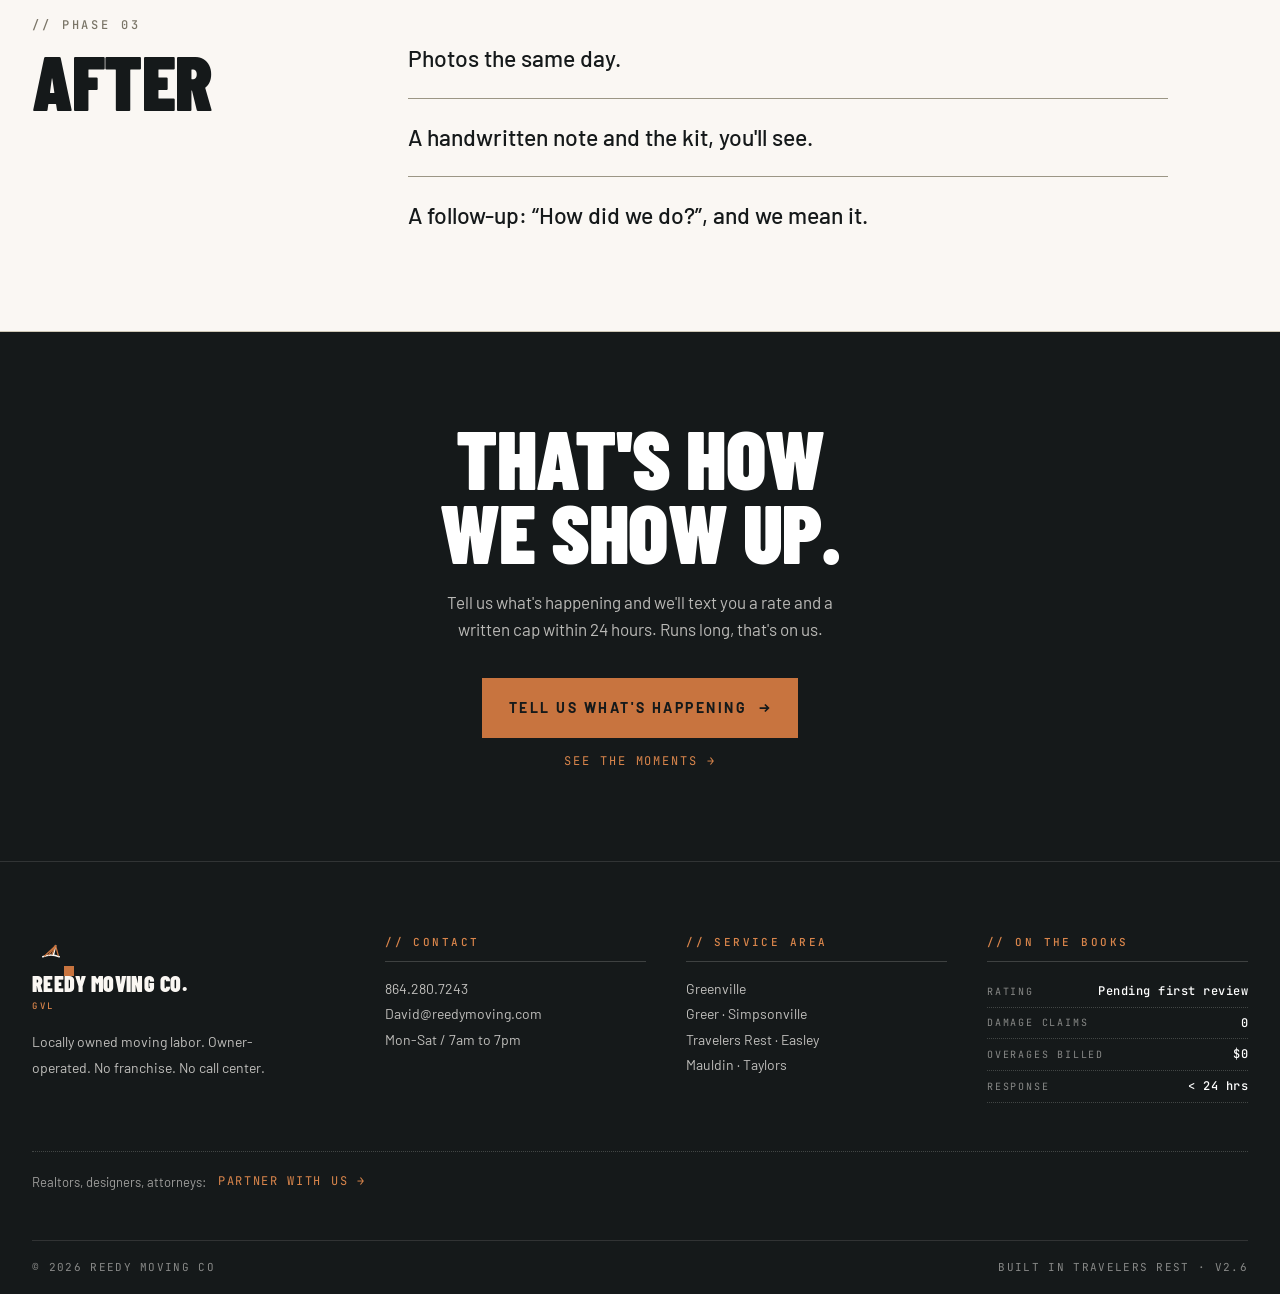
==== commit 08b5e16d: "chore: harmonize chrome across all pages Give the moment pages + experience the same chrome as the l" ====
--- a/experience.html
+++ b/experience.html
@@ -20,9 +20,7 @@
 <!-- ========== TOP TAPE ========== -->
 <div class="topbar" data-screen-label="Topbar">
   <div class="topbar-inner">
-    <span class="pulse">On time, or you get a call first</span>
-    <span>Owner-operated · Travelers Rest, SC</span>
-    <span>Call 864.280.7243</span>
+    <span class="pulse" id="bookingBanner">Booking moves this week</span>
   </div>
 </div>
 
@@ -44,12 +42,15 @@
     </a>
     <div class="nav-links" aria-label="Primary">
       <a href="/#moments"><span>M</span>Moments</a>
+      <a href="/#how"><span>01</span>How</a>
       <a href="/#services"><span>02</span>Services</a>
       <a href="/#pricing"><span>03</span>Rates</a>
-      <a href="/experience"><span>·</span>Experience</a>
+      <a href="/#about"><span>05</span>Crew</a>
+      <a href="/experience"><span>&middot;</span>Experience</a>
     </div>
-    <a href="/#quote" class="btn btn-primary">Get a Quote
-      <svg class="arrow" viewBox="0 0 16 16" fill="none" stroke="currentColor" stroke-width="2"><path d="M3 8 H13 M9 4 L13 8 L9 12"/></svg>
+    <a href="tel:8642807243" class="nav-phone" aria-label="Call Reedy Moving Co">
+      <svg viewBox="0 0 16 16" fill="none" stroke="currentColor" stroke-width="1.6" stroke-linecap="round" stroke-linejoin="round" aria-hidden="true"><path d="M3 3h3l1.2 3-1.6 1.2a8 8 0 0 0 3.2 3.2L13 12l1 3v0h-2A10 10 0 0 1 2 5V3z"/></svg>
+      864.280.7243
     </a>
   </div>
 </nav>
@@ -143,16 +144,20 @@
         <p>Mon-Sat / 7am to 7pm</p>
       </div>
       <div class="col">
-        <h5>// Moments</h5>
-        <a href="/moments/estate">The Estate</a>
-        <a href="/experience">What to Expect</a>
-        <a href="/#moments">All moments</a>
+        <h5>// Service Area</h5>
+        <p>Greenville</p>
+        <p>Greer &middot; Simpsonville</p>
+        <p>Travelers Rest &middot; Easley</p>
+        <p>Mauldin &middot; Taylors</p>
       </div>
       <div class="col">
-        <h5>// Service Area</h5>
-        <p>Greenville · Greer</p>
-        <p>Travelers Rest · Easley</p>
-        <p>Simpsonville · Taylors</p>
+        <h5>// On the books</h5>
+        <div class="foot-mono">
+          <div><span class="k">Rating</span><span class="v">Pending first review</span></div>
+          <div><span class="k">Damage claims</span><span class="v">0</span></div>
+          <div><span class="k">Overages billed</span><span class="v">$0</span></div>
+          <div><span class="k">Response</span><span class="v">&lt; 24 hrs</span></div>
+        </div>
       </div>
       <div class="foot-partner">
         <span class="lead">Realtors, designers, attorneys:</span>
@@ -160,8 +165,8 @@
       </div>
     </div>
     <div class="foot-bar">
-      <span class="pulse">© 2026 Reedy Moving Co</span>
-      <span>Built in Travelers Rest · v2.6</span>
+      <span class="pulse">&copy; 2026 Reedy Moving Co</span>
+      <span>Built in Travelers Rest &middot; v2.6</span>
     </div>
   </div>
 </footer>
@@ -183,6 +188,12 @@
   const onScroll = () => nav.classList.toggle('scrolled', window.scrollY > 8);
   document.addEventListener('scroll', onScroll, {passive:true});
   onScroll();
+  (() => { try {
+    const el = document.getElementById('bookingBanner'); if(!el) return;
+    const d = new Date(); const diff = (1 - d.getDay() + 7) % 7;
+    const t = new Date(d); t.setDate(d.getDate() + diff);
+    el.textContent = 'Booking moves for week of ' + t.toLocaleString('en-US',{month:'short'}) + ' ' + t.getDate();
+  } catch(_){} })();
 </script>
 </body>
 </html>
--- a/site-shared.css
+++ b/site-shared.css
@@ -42,7 +42,8 @@
 
 /* Top tape strip / fixed nav */
 .topbar{position:fixed;top:0;left:0;right:0;z-index:60;background:var(--ink);color:var(--cream);font-family:'JetBrains Mono',monospace;font-size:11px;letter-spacing:.16em;text-transform:uppercase}
-.topbar-inner{max-width:1320px;margin:0 auto;padding:8px 32px;display:flex;justify-content:space-between;gap:24px;align-items:center}
+.topbar-inner{max-width:1320px;margin:0 auto;padding:8px 32px;display:flex;justify-content:center;gap:24px;align-items:center}
+#bookingBanner{white-space:nowrap}
 .topbar .pulse{display:inline-flex;align-items:center;gap:8px}
 .pulse::before{content:"";width:6px;height:6px;background:var(--rust-hover);animation:blink 1.8s infinite}
 @keyframes blink{0%,60%{opacity:1}80%,100%{opacity:.25}}
@@ -50,6 +51,9 @@
 .nav{position:fixed;top:31px;left:0;right:0;z-index:55;background:rgba(250,247,243,.94);backdrop-filter:saturate(140%) blur(8px);border-bottom:1px solid transparent;transition:border-color .2s}
 .nav.scrolled{border-bottom-color:var(--line)}
 .nav-inner{max-width:1320px;margin:0 auto;padding:14px 32px;display:flex;align-items:center;justify-content:space-between;gap:24px}
+.nav-phone{display:inline-flex;align-items:center;gap:8px;font-family:'JetBrains Mono',monospace;font-weight:700;font-size:13px;letter-spacing:.08em;color:var(--ink);white-space:nowrap}
+.nav-phone svg{width:15px;height:15px;flex:0 0 auto;color:var(--rust)}
+.nav-phone:hover{color:var(--rust)}
 .logo{display:flex;align-items:center;gap:12px}
 .logo-mark{width:38px;height:38px;background:var(--ink);display:grid;place-items:center;position:relative}
 .logo-mark svg{width:22px;height:22px}
